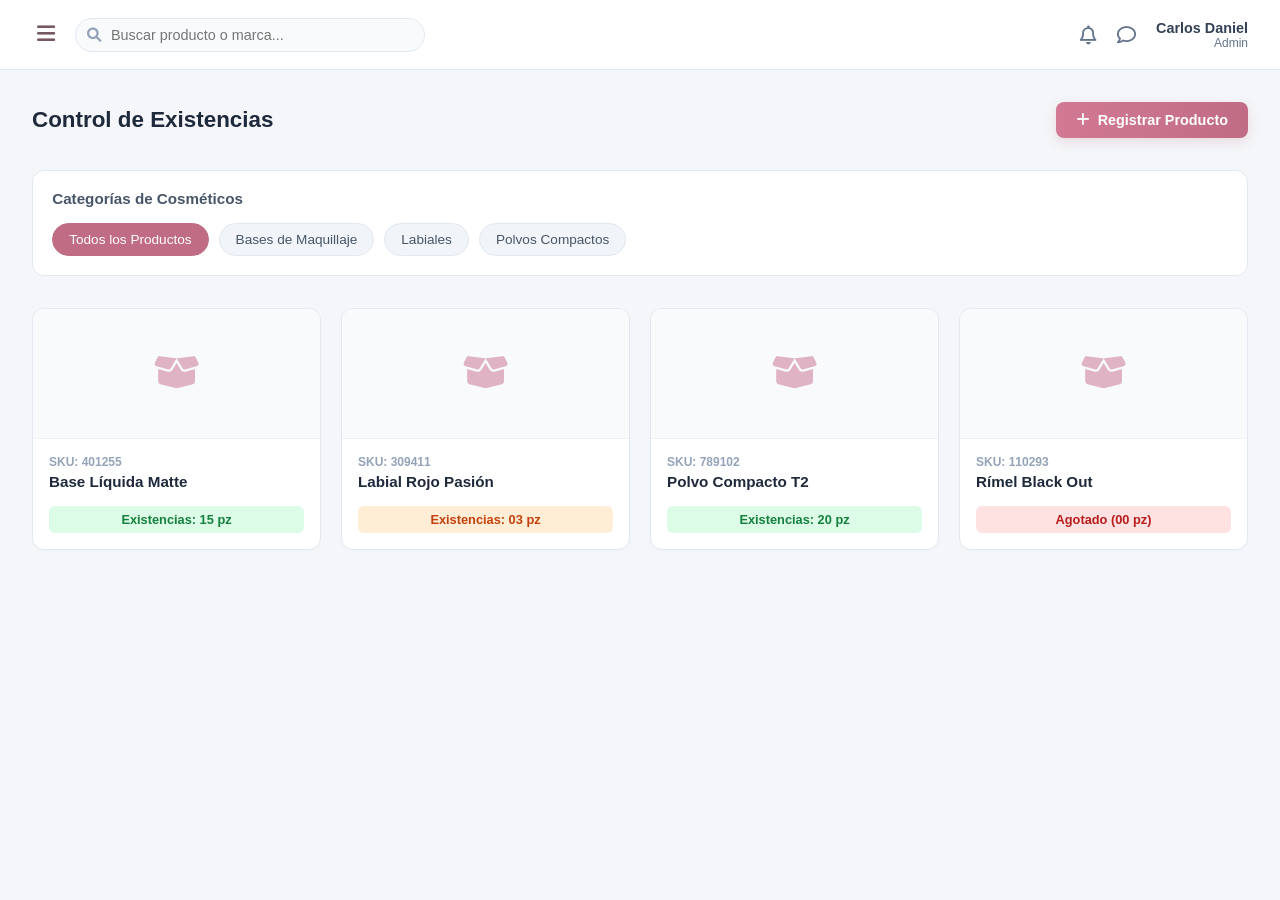
==== inv.html @ 93937cef "Se añadió el inventario después del login" ====
<!DOCTYPE html>
<html lang="es">
<head>
    <meta charset="UTF-8">
    <meta name="viewport" content="width=device-width, initial-scale=1.0">
    <title>GlowStock | Panel de Control</title>
    <link rel="stylesheet" href="estilo.css">
    <!-- Iconos de FontAwesome -->
    <link rel="stylesheet" href="https://cdnjs.cloudflare.com/ajax/libs/font-awesome/6.0.0/css/all.min.css">
</head>
<body class="dashboard-web-body">

    <div class="web-layout">
        
        <!-- MENÚ LATERAL (SIDEBAR) -->
        <aside class="sidebar" id="sidebar">
            <div class="sidebar-brand">
                <h1>GlowStock</h1>
                <p>Control de Almacén</p>
                <!-- Botón para cerrar el menú en móviles (X) -->
                <button class="close-sidebar-btn" id="close-sidebar">
                    <i class="fa-solid fa-xmark"></i>
                </button>
            </div>
            <nav class="sidebar-menu">
                <a href="#" class="menu-item active"><i class="fa-solid fa-boxes-stacked"></i> Inventario</a>
                <a href="#" class="menu-item"><i class="fa-solid fa-bell"></i> Alertas de Stock</a>
                <a href="#" class="menu-item"><i class="fa-solid fa-circle-user"></i> Mi Cuenta</a>
            </nav>
            <div class="sidebar-footer">
                <p class="user-logged">👤 Administrador</p>
                <a href="index.html" class="logout-btn"><i class="fa-solid fa-right-from-bracket"></i> Cerrar Sesión</a>
            </div>
        </aside>

        <!-- CONTENEDOR PRINCIPAL (DERECHA) -->
        <div class="main-wrapper">
            
            <!-- BARRA SUPERIOR FIJA (Estilo Figma / TailAdmin) -->
            <header class="top-header">
                <div class="header-left-block">
                    <!-- Botón de hamburguesa (Líder a la izquierda en móvil) -->
                    <button class="hamburger-btn" id="hamburger-menu">
                        <i class="fa-solid fa-bars"></i>
                    </button>
                    
                    <!-- Caja de búsqueda pulida -->
                    <div class="search-box">
                        <i class="fa-solid fa-magnifying-glass"></i>
                        <input type="text" placeholder="Buscar producto o marca...">
                    </div>
                </div>
                
                <!-- Perfil e Iconos a la derecha -->
                <div class="header-profile">
                    <i class="fa-regular fa-bell icon-header"></i>
                    <i class="fa-regular fa-comment icon-header"></i>
                    <div class="profile-info">
                        <span class="profile-name">Carlos Daniel</span>
                        <span class="profile-role">Admin</span>
                    </div>
                </div>
            </header>

            <!-- ÁREA DE CONTENIDO DE LA PÁGINA -->
            <main class="main-content">
                
                <!-- Fila de Título de Módulo y Acción -->
                <div class="content-action-bar">
                    <div class="page-title">
                        <h2>Control de Existencias</h2>
                    </div>
                    <button class="btn-add-product">
                        <i class="fa-solid fa-plus"></i> Registrar Producto
                    </button>
                </div>

                <!-- Panel de Filtros por Categorías -->
                <section class="categories-panel">
                    <h3>Categorías de Cosméticos</h3>
                    <div class="categories-row">
                        <button class="filter-btn active">Todos los Productos</button>
                        <button class="filter-btn">Bases de Maquillaje</button>
                        <button class="filter-btn">Labiales</button>
                        <button class="filter-btn">Polvos Compactos</button>
                    </div>
                </section>

                <!-- Rejilla de Tarjetas de Productos -->
                <section class="inventory-web-grid">
                    
                    <div class="web-card">
                        <div class="card-image"><i class="fa-solid fa-box-open"></i></div>
                        <div class="card-details">
                            <span class="sku-tag">SKU: 401255</span>
                            <h3>Base Líquida Matte</h3>
                            <div class="stock-status in-stock">Existencias: 15 pz</div>
                        </div>
                    </div>

                    <div class="web-card">
                        <div class="card-image"><i class="fa-solid fa-box-open"></i></div>
                        <div class="card-details">
                            <span class="sku-tag">SKU: 309411</span>
                            <h3>Labial Rojo Pasión</h3>
                            <div class="stock-status low-stock">Existencias: 03 pz</div>
                        </div>
                    </div>

                    <div class="web-card">
                        <div class="card-image"><i class="fa-solid fa-box-open"></i></div>
                        <div class="card-details">
                            <span class="sku-tag">SKU: 789102</span>
                            <h3>Polvo Compacto T2</h3>
                            <div class="stock-status in-stock">Existencias: 20 pz</div>
                        </div>
                    </div>

                    <div class="web-card">
                        <div class="card-image"><i class="fa-solid fa-box-open"></i></div>
                        <div class="card-details">
                            <span class="sku-tag">SKU: 110293</span>
                            <h3>Rímel Black Out</h3>
                            <div class="stock-status out-of-stock">Agotado (00 pz)</div>
                        </div>
                    </div>

                </section>
            </main>
        </div>

    </div>

    <!-- Script de control interactivo -->
    <script src="app.js"></script>
</body>
</html>
---- estilo.css ----
*{
    margin: 0;
    padding: 0;
    box-sizing: border-box;
    font-family: 'Segoe UI', Tahoma, Geneva, Verdana, sans-serif;
}
 
body {
    display: flex;
    justify-content: center;
    align-items: center;
    min-height: 100vh;
    background: linear-gradient(135deg, #fbe3e8 0%, #ecd0db 50%, #dfb2c4 100%);
}
 
.login-container {
    background: #ffffff;
    padding: 2.5rem;
    border-radius: 24px;
    box-shadow: 0 10px 30px rgba(0, 0, 0, 0.08);
    width: 100%;
    max-width: 420px;
    text-align: center;
}
 
.login-header {
    margin-bottom: 2rem;
}
 
.brand-name {
    font-size: 2rem;
    color: #c06c84;
    text-transform: uppercase;
    letter-spacing: 3px;
    font-weight: 500;
    margin-bottom: 0.3rem;
}
 
.brand-subtitle {
    font-size: 0.85rem;
    color: #a88a93;
    letter-spacing: 1px;
}
 
/* Campos de Formulario */
.form-group {
    text-align: left;
    margin-bottom: 1.2rem;
}
 
.form-group label {
    display: block;
    font-size: 0.9rem;
    color: #765861;
    margin-bottom: 0.5rem;
    font-weight: 500;
}
 
.form-group input[type="text"],
.form-group input[type="password"] {
    width: 100%;
    padding: 14px;
    border: 1px solid #f0e2e6;
    border-radius: 12px;
    font-size: 0.95rem;
    background-color: #fafbfc;
    color: #4a3b40;
    outline: none;
    transition: all 0.3s ease;
}
 
.form-group input::placeholder {
    color: #c5b3b8;
}
 
.form-group input:focus {
    border-color: #c06c84;
    background-color: #ffffff;
    box-shadow: 0 0 0 3px rgba(192, 108, 132, 0.15);
}
 
/* Opciones (Recordar y Olvidé mi contraseña) */
.form-options {
    display: flex;
    justify-content: space-between;
    align-items: center;
    font-size: 0.85rem;
    margin-bottom: 2rem;
}
 
.remember-me {
    color: #765861;
    cursor: pointer;
    display: flex;
    align-items: center;
    gap: 5px;
}
 
.remember-me input {
    accent-color: #c06c84;
}
 
.forgot-password {
    color: #a88a93;
    text-decoration: underline;
    transition: color 0.2s;
}
 
.forgot-password:hover {
    color: #c06c84;
}
 
 
.btn-primary {
    width: 100%;
    padding: 14px;
    background: linear-gradient(90deg, #d27993, #c06c84);
    color: white;
    border: none;
    border-radius: 12px;
    font-size: 1rem;
    font-weight: 600;
    cursor: pointer;
    box-shadow: 0 4px 12px rgba(192, 108, 132, 0.3);
    transition: transform 0.2s, opacity 0.2s;
}
 
.btn-primary:hover {
    opacity: 0.95;
    transform: translateY(-1px);
}
 
.btn-primary:active {
    transform: translateY(1px);
}
/* ==========================================================================
   ESTILOS COMPLETOS DEL DASHBOARD RESPONSIVO (GLOWSTOCK)
   ========================================================================== */

/* CORRECCIÓN GLOBAL PARA EVITAR EL DEGRADADO DEL LOGIN */
body.dashboard-web-body {
    background: #f4f6f9 !important; /* Mata el fondo rosa del login */
    display: block !important;      /* Rompe el centrado flex del login */
    min-height: 100vh;
    overflow-x: hidden;
    margin: 0;
    padding: 0;
    font-family: 'Segoe UI', Tahoma, Geneva, Verdana, sans-serif;
}

/* 1. ASEGURA QUE EL CONTENEDOR PADRE NO TENGA DESBORDAMIENTO */
.web-layout {
    display: flex;
    min-height: 100vh;
    width: 100%;
    overflow: hidden; /* Evita que aparezcan barras de scroll raras */
}

/* 2. REAJUSTA EL MENÚ LATERAL */
.sidebar {
    width: 260px;
    flex-shrink: 0; /* Evita que el menú se aplaste */
    background-color: #ffffff;
    border-right: 1px solid #e2e8f0;
    display: flex;
    flex-direction: column;
    padding: 2rem 1.5rem;
    height: 100vh;
    box-sizing: border-box;
    position: relative;
    z-index: 10;
    margin-left: -260px; /* Escondido por defecto */
    transition: margin-left 0.3s ease;
}

.sidebar-brand {
    position: relative;
}

.sidebar-brand h1 {
    font-size: 1.6rem;
    color: #c06c84;
    letter-spacing: 2px;
    text-transform: uppercase;
    margin: 0 0 0.2rem 0;
}

.sidebar-brand p {
    font-size: 0.8rem;
    color: #a88a93;
    margin: 0 0 2.5rem 0;
}

.sidebar-menu {
    display: flex;
    flex-direction: column;
    gap: 10px;
    flex-grow: 1;
}

.menu-item {
    display: flex;
    align-items: center;
    gap: 12px;
    padding: 12px 15px;
    color: #765861;
    text-decoration: none;
    font-size: 0.95rem;
    font-weight: 500;
    border-radius: 8px;
    transition: all 0.2s ease;
}

.menu-item:hover, .menu-item.active {
    background-color: rgba(192, 108, 132, 0.08);
    color: #c06c84;
}

.sidebar-footer {
    border-top: 1px solid #e2e8f0;
    padding-top: 1rem;
}

.user-logged {
    font-size: 0.9rem;
    color: #334155;
    margin-bottom: 8px;
}

.logout-btn { 
    color: #64748b; 
    text-decoration: none; 
    font-size: 0.85rem;
    display: flex;
    align-items: center;
    gap: 8px;
}

.logout-btn:hover { 
    color: #c06c84; 
}

.main-wrapper {
    flex-grow: 1;
    width: 100%; /* Cambiado de 100vw a 100% */
    flex-shrink: 1; /* Permite que el bloque se encoja cuando el sidebar ocupa espacio */
    display: flex;
    flex-direction: column;
    box-sizing: border-box;
    transition: all 0.3s ease;
}

/* BARRA SUPERIOR FIJA (ESTILO FIGMA) */
.top-header {
    height: 70px;
    background-color: #ffffff;
    border-bottom: 1px solid #e2e8f0;
    display: flex;
    justify-content: space-between;
    align-items: center;
    padding: 0 2rem;
    position: sticky;
    top: 0;
    z-index: 5;
    width: 100%;
    box-sizing: border-box;
}

.header-left-block {
    display: flex;
    align-items: center;
    gap: 15px;
    flex-grow: 1;
}

.hamburger-btn {
    background: none;
    border: none;
    font-size: 1.3rem;
    color: #765861;
    cursor: pointer;
    display: flex; /* <--- Cambiado de 'none' a 'flex' para que se vea en PC */
    padding: 5px;
    align-items: center;
    justify-content: center;
}

/* ACOMODAR LA 'X' DE MANERA LIMPIA (Solo si decides dejarla en PC) */
.close-sidebar-btn {
    background: none;
    border: none;
    font-size: 1.1rem;
    color: #765861;
    cursor: pointer;
    position: absolute;
    right: 15px;
    top: 15px; /* Lo sube a la esquina superior derecha del contenedor */
}

/* Caja de búsqueda modular */
.search-box {
    position: relative;
    width: 100%;
    max-width: 350px;
}

.search-box i {
    position: absolute;
    left: 12px;
    top: 50%;
    transform: translateY(-50%);
    color: #94a3b8;
    font-size: 0.9rem;
}

.search-box input {
    width: 100%;
    padding: 8px 12px 8px 35px;
    border: 1px solid #e2e8f0;
    border-radius: 20px;
    outline: none;
    font-size: 0.9rem;
    color: #334155;
    background-color: #f8fafc;
}

/* Perfil e Iconos del header */
.header-profile {
    display: flex;
    align-items: center;
    gap: 20px;
}

.icon-header {
    color: #64748b;
    font-size: 1.2rem;
    cursor: pointer;
}

.profile-info {
    display: flex;
    flex-direction: column;
    text-align: right;
}

.profile-name {
    font-size: 0.9rem;
    font-weight: 600;
    color: #334155;
}

.profile-role {
    font-size: 0.75rem;
    color: #64748b;
}

/* ÁREA DE TRABAJO PRINCIPAL */
.main-content {
    padding: 2rem;
    box-sizing: border-box;
}

.content-action-bar {
    display: flex;
    justify-content: space-between;
    align-items: center;
    margin-bottom: 2rem;
}

.page-title h2 {
    font-size: 1.4rem;
    color: #1e293b;
    margin: 0;
    font-weight: 700;
}

.btn-add-product {
    padding: 10px 20px;
    background: linear-gradient(90deg, #d27993, #c06c84);
    color: white;
    border: none;
    border-radius: 8px;
    font-weight: 600;
    font-size: 0.9rem;
    cursor: pointer;
    box-shadow: 0 4px 12px rgba(192, 108, 132, 0.2);
    display: flex;
    align-items: center;
    gap: 8px;
}

/* CONTENEDOR MODULAR PARA FILTROS */
.categories-panel {
    background-color: #ffffff;
    border: 1px solid #e2e8f0;
    border-radius: 12px;
    padding: 1.2rem;
    margin-bottom: 2rem;
}

.categories-panel h3 {
    font-size: 0.95rem;
    color: #475569;
    margin: 0 0 1rem 0;
}

.categories-row {
    display: flex;
    gap: 10px;
}

.filter-btn {
    padding: 8px 16px;
    background-color: #f1f5f9;
    border: 1px solid #e2e8f0;
    border-radius: 20px;
    color: #475569;
    cursor: pointer;
    font-weight: 500;
    font-size: 0.85rem;
    transition: all 0.2s;
}

.filter-btn:hover {
    background-color: #e2e8f0;
}

.filter-btn.active {
    background-color: #c06c84;
    color: #ffffff;
    border-color: #c06c84;
}

/* REJILLA DE PRODUCTOS (GRID DE TARJETAS) */
.inventory-web-grid {
    display: grid;
    grid-template-columns: repeat(auto-fill, minmax(230px, 1fr));
    gap: 20px;
}

.web-card {
    background-color: #ffffff;
    border: 1px solid #e2e8f0;
    border-radius: 12px;
    overflow: hidden;
    box-shadow: 0 1px 3px rgba(0,0,0,0.02);
    transition: transform 0.2s, box-shadow 0.2s;
}

.web-card:hover {
    transform: translateY(-2px);
    box-shadow: 0 6px 16px rgba(0,0,0,0.06);
}

.card-image {
    background-color: #f8fafc;
    height: 130px;
    display: flex;
    justify-content: center;
    align-items: center;
    color: #dfb2c4;
    font-size: 2.3rem;
    border-bottom: 1px solid #edf2f7;
}

.card-details {
    padding: 1rem;
}

.sku-tag {
    font-size: 0.75rem;
    color: #94a3b8;
    font-weight: 600;
    display: block;
    margin-bottom: 4px;
}

.card-details h3 {
    font-size: 0.95rem;
    color: #1e293b;
    margin: 0 0 1rem 0;
}

.stock-status {
    padding: 6px 12px;
    border-radius: 6px;
    font-size: 0.8rem;
    font-weight: 600;
    text-align: center;
}

.in-stock { background-color: #dcfce7; color: #15803d; }
.low-stock { background-color: #ffedd5; color: #c2410c; }
.out-of-stock { background-color: #fee2e2; color: #b91c1c; }

.sidebar.active {
    margin-left: 0 !important; /* Al activarse, regresa a su posición y empuja lo demás */
}
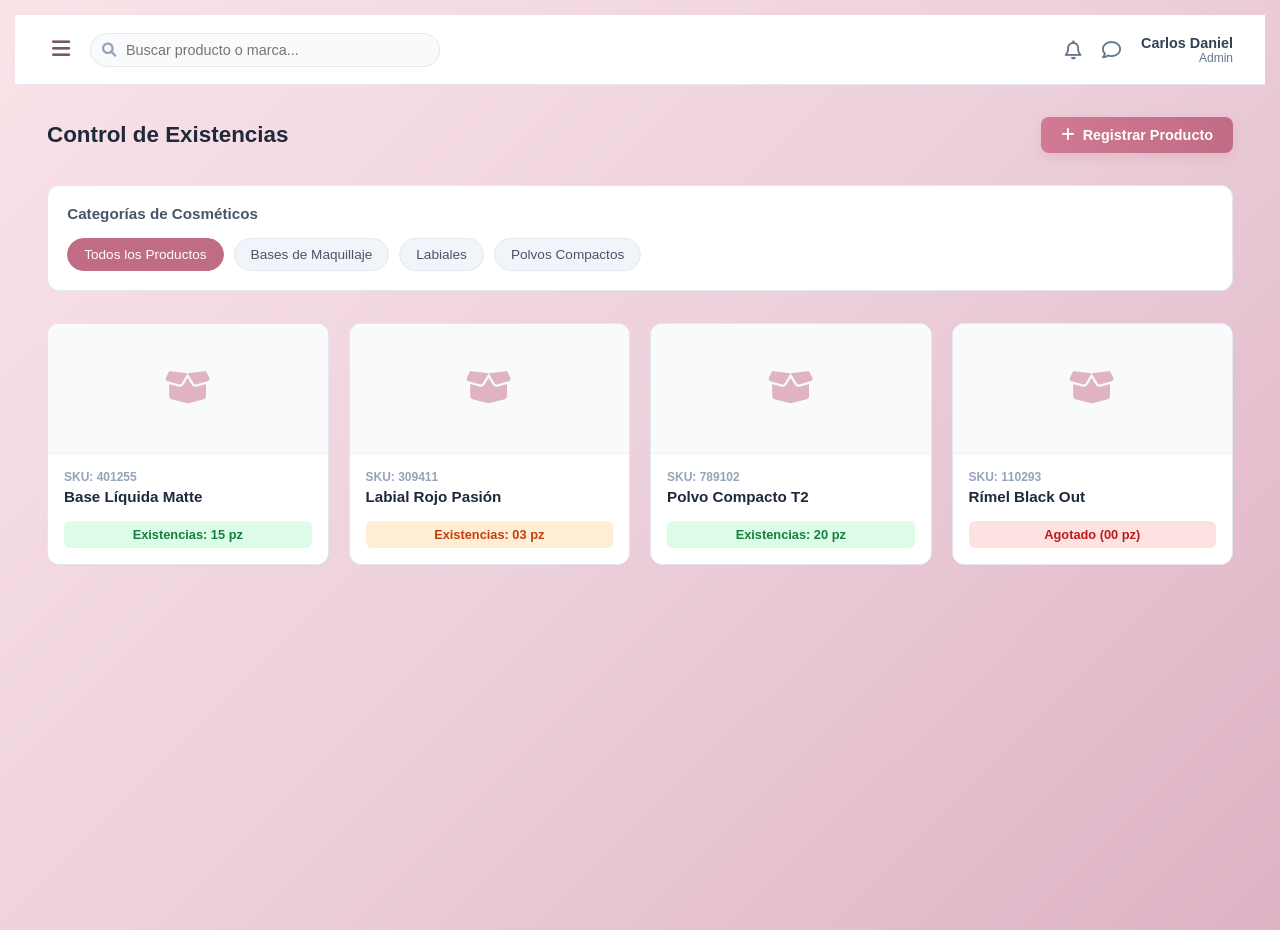
==== commit 71d53514: "X" ====
--- a/inv.html
+++ b/inv.html
@@ -5,53 +5,48 @@
     <meta name="viewport" content="width=device-width, initial-scale=1.0">
     <title>GlowStock | Panel de Control</title>
     <link rel="stylesheet" href="estilo.css">
-    <!-- Iconos de FontAwesome -->
     <link rel="stylesheet" href="https://cdnjs.cloudflare.com/ajax/libs/font-awesome/6.0.0/css/all.min.css">
 </head>
 <body class="dashboard-web-body">
-
     <div class="web-layout">
-        
-        <!-- MENÚ LATERAL (SIDEBAR) -->
         <aside class="sidebar" id="sidebar">
             <div class="sidebar-brand">
                 <h1>GlowStock</h1>
                 <p>Control de Almacén</p>
-                <!-- Botón para cerrar el menú en móviles (X) -->
                 <button class="close-sidebar-btn" id="close-sidebar">
                     <i class="fa-solid fa-xmark"></i>
                 </button>
             </div>
             <nav class="sidebar-menu">
-                <a href="#" class="menu-item active"><i class="fa-solid fa-boxes-stacked"></i> Inventario</a>
-                <a href="#" class="menu-item"><i class="fa-solid fa-bell"></i> Alertas de Stock</a>
-                <a href="#" class="menu-item"><i class="fa-solid fa-circle-user"></i> Mi Cuenta</a>
+                <a href="#" class="menu-item active" data-target="view-inventario">
+                    <i class="fa-solid fa-boxes-stacked"></i> Inventario
+                </a>
+                <a href="#" class="menu-item" data-target="view-alertas">
+                    <i class="fa-solid fa-bell"></i> Alertas de Stock
+                </a>
+                <a href="#" class="menu-item" data-target="view-cuenta">
+                    <i class="fa-solid fa-circle-user"></i> Mi Cuenta
+                </a>
             </nav>
             <div class="sidebar-footer">
-                <p class="user-logged">👤 Administrador</p>
-                <a href="index.html" class="logout-btn"><i class="fa-solid fa-right-from-bracket"></i> Cerrar Sesión</a>
+                <p class="user-logged"> Administrador</p>
+                <a href="index.html" class="logout-btn">
+                    <i class="fa-solid fa-right-from-bracket"></i> Cerrar Sesión
+                </a>
             </div>
         </aside>
 
-        <!-- CONTENEDOR PRINCIPAL (DERECHA) -->
         <div class="main-wrapper">
-            
-            <!-- BARRA SUPERIOR FIJA (Estilo Figma / TailAdmin) -->
             <header class="top-header">
                 <div class="header-left-block">
-                    <!-- Botón de hamburguesa (Líder a la izquierda en móvil) -->
                     <button class="hamburger-btn" id="hamburger-menu">
                         <i class="fa-solid fa-bars"></i>
                     </button>
-                    
-                    <!-- Caja de búsqueda pulida -->
                     <div class="search-box">
                         <i class="fa-solid fa-magnifying-glass"></i>
                         <input type="text" placeholder="Buscar producto o marca...">
                     </div>
                 </div>
-                
-                <!-- Perfil e Iconos a la derecha -->
                 <div class="header-profile">
                     <i class="fa-regular fa-bell icon-header"></i>
                     <i class="fa-regular fa-comment icon-header"></i>
@@ -62,76 +57,188 @@
                 </div>
             </header>
 
-            <!-- ÁREA DE CONTENIDO DE LA PÁGINA -->
             <main class="main-content">
+                <section id="view-inventario" class="view active">
+                    <div class="content-action-bar">
+                        <div class="page-title">
+                            <h2>Control de Existencias</h2>
+                        </div>
+                        
+                        <button class="btn-add-product" id="btn-abrir-modal">
+                            <i class="fa-solid fa-plus"></i> Registrar Producto
+                        </button>
+                        
+                    </div>
+                    <section class="categories-panel">
+                        <h3>Categorías de Cosméticos</h3>
+                        <div class="categories-row">
+                            <button class="filter-btn active">Todos los Productos</button>
+                            <button class="filter-btn">Bases de Maquillaje</button>
+                            <button class="filter-btn">Labiales</button>
+                            <button class="filter-btn">Polvos Compactos</button>
+                        </div>
+                    </section>
+                    <section class="inventory-web-grid">
+                        <div class="web-card">
+                            <div class="card-image"><i class="fa-solid fa-box-open"></i></div>
+                            <div class="card-details">
+                                <span class="sku-tag">SKU: 401255</span>
+                                <h3>Base Líquida Matte</h3>
+                                <div class="stock-status in-stock">Existencias: 15 pz</div>
+                            </div>
+                        </div>
+                        <div class="web-card">
+                            <div class="card-image"><i class="fa-solid fa-box-open"></i></div>
+                            <div class="card-details">
+                                <span class="sku-tag">SKU: 309411</span>
+                                <h3>Labial Rojo Pasión</h3>
+                                <div class="stock-status low-stock">Existencias: 03 pz</div>
+                            </div>
+                        </div>
+                        <div class="web-card">
+                            <div class="card-image"><i class="fa-solid fa-box-open"></i></div>
+                            <div class="card-details">
+                                <span class="sku-tag">SKU: 789102</span>
+                                <h3>Polvo Compacto T2</h3>
+                                <div class="stock-status in-stock">Existencias: 20 pz</div>
+                            </div>
+                        </div>
+                        <div class="web-card">
+                            <div class="card-image"><i class="fa-solid fa-box-open"></i></div>
+                            <div class="card-details">
+                                <span class="sku-tag">SKU: 110293</span>
+                                <h3>Rímel Black Out</h3>
+                                <div class="stock-status out-of-stock">Agotado (00 pz)</div>
+                            </div>
+                        </div>
+                    </section>
+                </section>
                 
-                <!-- Fila de Título de Módulo y Acción -->
-                <div class="content-action-bar">
-                    <div class="page-title">
-                        <h2>Control de Existencias</h2>
-                    </div>
-                    <button class="btn-add-product">
-                        <i class="fa-solid fa-plus"></i> Registrar Producto
-                    </button>
-                </div>
-
-                <!-- Panel de Filtros por Categorías -->
-                <section class="categories-panel">
-                    <h3>Categorías de Cosméticos</h3>
-                    <div class="categories-row">
-                        <button class="filter-btn active">Todos los Productos</button>
-                        <button class="filter-btn">Bases de Maquillaje</button>
-                        <button class="filter-btn">Labiales</button>
-                        <button class="filter-btn">Polvos Compactos</button>
+                <section id="view-alertas" class="view">
+                    <div class="content-action-bar">
+                        <div class="page-title">
+                            <h2>Centro de Alertas</h2>
+                        </div>
+                    </div>
+                    <div class="summary-cards-grid">
+                        <div class="summary-card danger">
+                            <div class="card-icon"><i class="fa-solid fa-circle-exclamation"></i></div>
+                            <div class="card-info">
+                                <h3>Agotados</h3>
+                                <span class="card-number">5</span>
+                                <p>Productos sin stock</p>
+                            </div>
+                        </div>
+                        <div class="summary-card warning">
+                            <div class="card-icon"><i class="fa-solid fa-triangle-exclamation"></i></div>
+                            <div class="card-info">
+                                <h3>Stock Bajo</h3>
+                                <span class="card-number">12</span>
+                                <p>Menos de 10 unidades</p>
+                            </div>
+                        </div>
+                        <div class="summary-card success">
+                            <div class="card-icon"><i class="fa-solid fa-boxes-stacked"></i></div>
+                            <div class="card-info">
+                                <h3>En Regla</h3>
+                                <span class="card-number">145</span>
+                                <p>Niveles óptimos</p>
+                            </div>
+                        </div>
+                    </div>
+                    <div class="alerts-list-container">
+                        <h3>Detalle de Atención Inmediata</h3>
+                        <div class="alert-item">
+                            <span class="alert-badge danger-badge">Urgente</span>
+                            <div class="alert-text">
+                                <strong>Rímel Black Out</strong> se ha agotado por completo.
+                            </div>
+                            <button class="btn-restock">Reabastecer</button>
+                        </div>
+                        <div class="alert-item">
+                            <span class="alert-badge warning-badge">Precaución</span>
+                            <div class="alert-text">
+                                <strong>Labial Rojo Pasión</strong> a punto de agotarse (3 pz restantes).
+                            </div>
+                            <button class="btn-restock">Reabastecer</button>
+                        </div>
                     </div>
                 </section>
-
-                <!-- Rejilla de Tarjetas de Productos -->
-                <section class="inventory-web-grid">
-                    
-                    <div class="web-card">
-                        <div class="card-image"><i class="fa-solid fa-box-open"></i></div>
-                        <div class="card-details">
-                            <span class="sku-tag">SKU: 401255</span>
-                            <h3>Base Líquida Matte</h3>
-                            <div class="stock-status in-stock">Existencias: 15 pz</div>
-                        </div>
-                    </div>
-
-                    <div class="web-card">
-                        <div class="card-image"><i class="fa-solid fa-box-open"></i></div>
-                        <div class="card-details">
-                            <span class="sku-tag">SKU: 309411</span>
-                            <h3>Labial Rojo Pasión</h3>
-                            <div class="stock-status low-stock">Existencias: 03 pz</div>
-                        </div>
-                    </div>
-
-                    <div class="web-card">
-                        <div class="card-image"><i class="fa-solid fa-box-open"></i></div>
-                        <div class="card-details">
-                            <span class="sku-tag">SKU: 789102</span>
-                            <h3>Polvo Compacto T2</h3>
-                            <div class="stock-status in-stock">Existencias: 20 pz</div>
-                        </div>
-                    </div>
-
-                    <div class="web-card">
-                        <div class="card-image"><i class="fa-solid fa-box-open"></i></div>
-                        <div class="card-details">
-                            <span class="sku-tag">SKU: 110293</span>
-                            <h3>Rímel Black Out</h3>
-                            <div class="stock-status out-of-stock">Agotado (00 pz)</div>
-                        </div>
-                    </div>
-
+                
+                <section id="view-cuenta" class="view">
+                    <div class="content-action-bar">
+                        <div class="page-title">
+                            <h2>Mi Cuenta</h2>
+                        </div>
+                    </div>
+                    <div class="account-settings-wrapper">
+                        <div class="profile-card">
+                            <div class="profile-avatar">
+                                <i class="fa-solid fa-user-tie"></i>
+                            </div>
+                            <h3>Carlos Daniel</h3>
+                            <p class="role-tag">Administrador Principal</p>
+                        </div>
+                        <div class="settings-form-container">
+                            <h3>Información Personal</h3>
+                            <form class="settings-form">
+                                <div class="form-row">
+                                    <div class="form-group">
+                                        <label>Nombre Completo</label>
+                                        <input type="text" value="Carlos Daniel">
+                                    </div>
+                                    <div class="form-group">
+                                        <label>Correo Electrónico</label>
+                                        <input type="email" value="admin@glowstock.com">
+                                    </div>
+                                </div>
+                                <h3 class="security-title">Seguridad</h3>
+                                <div class="form-row">
+                                    <div class="form-group">
+                                        <label>Nueva Contraseña</label>
+                                        <input type="password" placeholder="........">
+                                    </div>
+                                    <div class="form-group">
+                                        <label>Confirmar Contraseña</label>
+                                        <input type="password" placeholder="........">
+                                    </div>
+                                </div>
+                                <div class="form-actions">
+                                    <button type="button" class="btn-secondary">Cancelar</button>
+                                    <button type="button" class="btn-primary">Guardar Cambios</button>
+                                </div>
+                            </form>
+                        </div>
+                    </div>
                 </section>
             </main>
         </div>
-
     </div>
-
-    <!-- Script de control interactivo -->
+    
+    <div id="modal-registro" class="modal-overlay">
+        <div class="modal-content">
+            <div class="modal-header">
+                <h2>Registrar Nuevo Producto</h2>
+                <button id="cerrar-modal" class="close-modal-btn"><i class="fa-solid fa-xmark"></i></button>
+            </div>
+            <form class="modal-form">
+                <div class="form-group">
+                    <label>Nombre del Producto</label>
+                    <input type="text" placeholder="Ej. Delineador Líquido">
+                </div>
+                <div class="form-group">
+                    <label>SKU (Código)</label>
+                    <input type="text" placeholder="Ej. 102938">
+                </div>
+                <div class="form-group">
+                    <label>Cantidad Inicial</label>
+                    <input type="number" placeholder="0">
+                </div>
+                <button type="button" class="btn-primary" id="btn-guardar-simulado">Guardar Producto</button>
+            </form>
+        </div>
+    </div>
+    
     <script src="app.js"></script>
 </body>
 </html>
--- a/estilo.css
+++ b/estilo.css
@@ -1,18 +1,20 @@
-*{
+
+* {
     margin: 0;
     padding: 0;
     box-sizing: border-box;
     font-family: 'Segoe UI', Tahoma, Geneva, Verdana, sans-serif;
 }
- 
+
 body {
     display: flex;
     justify-content: center;
     align-items: center;
     min-height: 100vh;
     background: linear-gradient(135deg, #fbe3e8 0%, #ecd0db 50%, #dfb2c4 100%);
-}
- 
+    padding: 15px; /* Evita que la tarjeta toque los bordes físicos de la pantalla móvil */
+}
+
 .login-container {
     background: #ffffff;
     padding: 2.5rem;
@@ -22,11 +24,11 @@
     max-width: 420px;
     text-align: center;
 }
- 
+
 .login-header {
     margin-bottom: 2rem;
 }
- 
+
 .brand-name {
     font-size: 2rem;
     color: #c06c84;
@@ -35,19 +37,19 @@
     font-weight: 500;
     margin-bottom: 0.3rem;
 }
- 
+
 .brand-subtitle {
     font-size: 0.85rem;
     color: #a88a93;
     letter-spacing: 1px;
 }
- 
+
 /* Campos de Formulario */
 .form-group {
     text-align: left;
     margin-bottom: 1.2rem;
 }
- 
+
 .form-group label {
     display: block;
     font-size: 0.9rem;
@@ -55,7 +57,7 @@
     margin-bottom: 0.5rem;
     font-weight: 500;
 }
- 
+
 .form-group input[type="text"],
 .form-group input[type="password"] {
     width: 100%;
@@ -68,18 +70,17 @@
     outline: none;
     transition: all 0.3s ease;
 }
- 
+
 .form-group input::placeholder {
     color: #c5b3b8;
 }
- 
+
 .form-group input:focus {
     border-color: #c06c84;
     background-color: #ffffff;
     box-shadow: 0 0 0 3px rgba(192, 108, 132, 0.15);
 }
- 
-/* Opciones (Recordar y Olvidé mi contraseña) */
+
 .form-options {
     display: flex;
     justify-content: space-between;
@@ -87,7 +88,7 @@
     font-size: 0.85rem;
     margin-bottom: 2rem;
 }
- 
+
 .remember-me {
     color: #765861;
     cursor: pointer;
@@ -95,22 +96,21 @@
     align-items: center;
     gap: 5px;
 }
- 
+
 .remember-me input {
     accent-color: #c06c84;
 }
- 
+
 .forgot-password {
     color: #a88a93;
     text-decoration: underline;
     transition: color 0.2s;
 }
- 
+
 .forgot-password:hover {
     color: #c06c84;
 }
- 
- 
+
 .btn-primary {
     width: 100%;
     padding: 14px;
@@ -124,28 +124,32 @@
     box-shadow: 0 4px 12px rgba(192, 108, 132, 0.3);
     transition: transform 0.2s, opacity 0.2s;
 }
- 
+
 .btn-primary:hover {
     opacity: 0.95;
     transform: translateY(-1px);
 }
- 
+
 .btn-primary:active {
     transform: translateY(1px);
 }
-/* ==========================================================================
-   ESTILOS COMPLETOS DEL DASHBOARD RESPONSIVO (GLOWSTOCK)
-   ========================================================================== */
-
-/* CORRECCIÓN GLOBAL PARA EVITAR EL DEGRADADO DEL LOGIN */
-body.dashboard-web-body {
-    background: #f4f6f9 !important; /* Mata el fondo rosa del login */
-    display: block !important;      /* Rompe el centrado flex del login */
-    min-height: 100vh;
-    overflow-x: hidden;
-    margin: 0;
-    padding: 0;
-    font-family: 'Segoe UI', Tahoma, Geneva, Verdana, sans-serif;
+
+
+@media (max-width: 480px) {
+    .login-container {
+        padding: 1.3rem; 
+        border-radius: 20px;
+    }
+
+    .brand-name {
+        font-size: 1.75rem; 
+    }
+
+    .form-options {
+        flex-direction: column; 
+        gap: 12px;
+        align-items: flex-start;
+    }
 }
 
 /* 1. ASEGURA QUE EL CONTENEDOR PADRE NO TENGA DESBORDAMIENTO */
@@ -170,7 +174,7 @@
     position: relative;
     z-index: 10;
     margin-left: -260px; /* Escondido por defecto */
-    transition: margin-left 0.3s ease;
+    transition: all 0.3s ease;
 }
 
 .sidebar-brand {
@@ -494,5 +498,197 @@
 .out-of-stock { background-color: #fee2e2; color: #b91c1c; }
 
 .sidebar.active {
-    margin-left: 0 !important; /* Al activarse, regresa a su posición y empuja lo demás */
+    margin-left: 0; /* Al activarse, regresa a su posición y empuja lo demás */
+}
+/* Esto es lo más importante para que no se vea todo amontonado */
+.view {
+    display: none;
+}
+
+.view.active {
+    display: block;
+}
+/* ===============================
+   VISTA: ALERTAS
+================================= */
+.summary-cards-grid {
+    display: grid;
+    grid-template-columns: repeat(auto-fit, minmax(250px, 1fr));
+    gap: 20px;
+    margin-bottom: 30px;
+}
+
+.summary-card {
+    background: #fff;
+    padding: 20px;
+    border-radius: 10px;
+    display: flex;
+    align-items: center;
+    gap: 20px;
+    box-shadow: 0 4px 6px rgba(0,0,0,0.05);
+    border-left: 5px solid #ccc;
+}
+
+.summary-card.danger { border-left-color: #ef4444; }
+.summary-card.danger .card-icon { color: #ef4444; font-size: 2rem; }
+
+.summary-card.warning { border-left-color: #f59e0b; }
+.summary-card.warning .card-icon { color: #f59e0b; font-size: 2rem; }
+
+.summary-card.success { border-left-color: #10b981; }
+.summary-card.success .card-icon { color: #10b981; font-size: 2rem; }
+
+.card-info h3 { font-size: 0.9rem; color: #64748b; margin-bottom: 5px; }
+.card-info .card-number { font-size: 1.8rem; font-weight: bold; color: #1e293b; }
+.card-info p { font-size: 0.8rem; color: #94a3b8; margin-top: 5px; }
+
+.alerts-list-container {
+    background: #fff;
+    padding: 20px;
+    border-radius: 10px;
+    box-shadow: 0 4px 6px rgba(0,0,0,0.05);
+}
+
+.alert-item {
+    display: flex;
+    align-items: center;
+    justify-content: space-between;
+    padding: 15px 0;
+    border-bottom: 1px solid #e2e8f0;
+}
+.alert-item:last-child { border-bottom: none; }
+
+.alert-badge { padding: 5px 10px; border-radius: 20px; font-size: 0.8rem; font-weight: bold; }
+.danger-badge { background: #fee2e2; color: #ef4444; }
+.warning-badge { background: #fef3c7; color: #f59e0b; }
+
+.btn-restock {
+    padding: 8px 15px;
+    background: #3b82f6;
+    color: white;
+    border: none;
+    border-radius: 5px;
+    cursor: pointer;
+}
+
+/* ===============================
+   VISTA: MI CUENTA
+================================= */
+.account-settings-wrapper {
+    display: grid;
+    grid-template-columns: 300px 1fr;
+    gap: 30px;
+}
+
+.profile-card, .settings-form-container {
+    background: #fff;
+    padding: 30px;
+    border-radius: 10px;
+    box-shadow: 0 4px 6px rgba(0,0,0,0.05);
+}
+
+.profile-card { text-align: center; }
+.profile-avatar {
+    width: 100px;
+    height: 100px;
+    background: #f1f5f9;
+    border-radius: 50%;
+    display: flex;
+    align-items: center;
+    justify-content: center;
+    font-size: 3rem;
+    color: #94a3b8;
+    margin: 0 auto 15px;
+}
+
+.role-tag {
+    display: inline-block;
+    background: #e0e7ff;
+    color: #4f46e5;
+    padding: 5px 15px;
+    border-radius: 20px;
+    font-size: 0.85rem;
+    margin-top: 10px;
+}
+
+.settings-form .form-row {
+    display: flex;
+    gap: 20px;
+    margin-bottom: 20px;
+}
+
+.settings-form .form-group {
+    flex: 1;
+    display: flex;
+    flex-direction: column;
+}
+
+.settings-form label { margin-bottom: 8px; color: #475569; font-weight: 500; font-size: 0.9rem; }
+.settings-form input { padding: 10px; border: 1px solid #cbd5e1; border-radius: 5px; }
+.security-title { margin: 30px 0 15px; padding-top: 20px; border-top: 1px solid #e2e8f0; }
+
+.form-actions { display: flex; justify-content: flex-end; gap: 15px; margin-top: 20px; }
+.btn-secondary { padding: 10px 20px; background: #f1f5f9; border: none; border-radius: 5px; cursor: pointer; color: #475569; }
+
+/* Hacer cuenta responsive */
+@media (max-width: 768px) {
+    .account-settings-wrapper { grid-template-columns: 1fr; }
+    .settings-form .form-row { flex-direction: column; }
+}
+/* =========================================
+   DISEÑO DEL MODAL (VENTANA FLOTANTE)
+   ========================================= */
+.modal-overlay {
+    display: none; /* Oculto por defecto, el JS lo cambia a flex */
+    position: fixed;
+    top: 0;
+    left: 0;
+    width: 100%;
+    height: 100%;
+    background-color: rgba(0, 0, 0, 0.5); /* Fondo oscuro semitransparente */
+    z-index: 10000;
+    justify-content: center;
+    align-items: center;
+}
+
+.modal-content {
+    background-color: #fff;
+    padding: 2rem;
+    border-radius: 12px;
+    width: 90%;
+    max-width: 500px;
+    box-shadow: 0 10px 25px rgba(0,0,0,0.2);
+    animation: fadeIn 0.3s ease;
+}
+
+.modal-header {
+    display: flex;
+    justify-content: space-between;
+    align-items: center;
+    margin-bottom: 1.5rem;
+    border-bottom: 1px solid #e2e8f0;
+    padding-bottom: 1rem;
+}
+
+.modal-header h2 {
+    margin: 0;
+    color: #1e293b;
+    font-size: 1.25rem;
+}
+
+.close-modal-btn {
+    background: none;
+    border: none;
+    font-size: 1.5rem;
+    color: #94a3b8;
+    cursor: pointer;
+}
+
+.modal-form .form-group {
+    margin-bottom: 1rem;
+}
+
+@keyframes fadeIn {
+    from { opacity: 0; transform: translateY(-20px); }
+    to { opacity: 1; transform: translateY(0); }
 }
